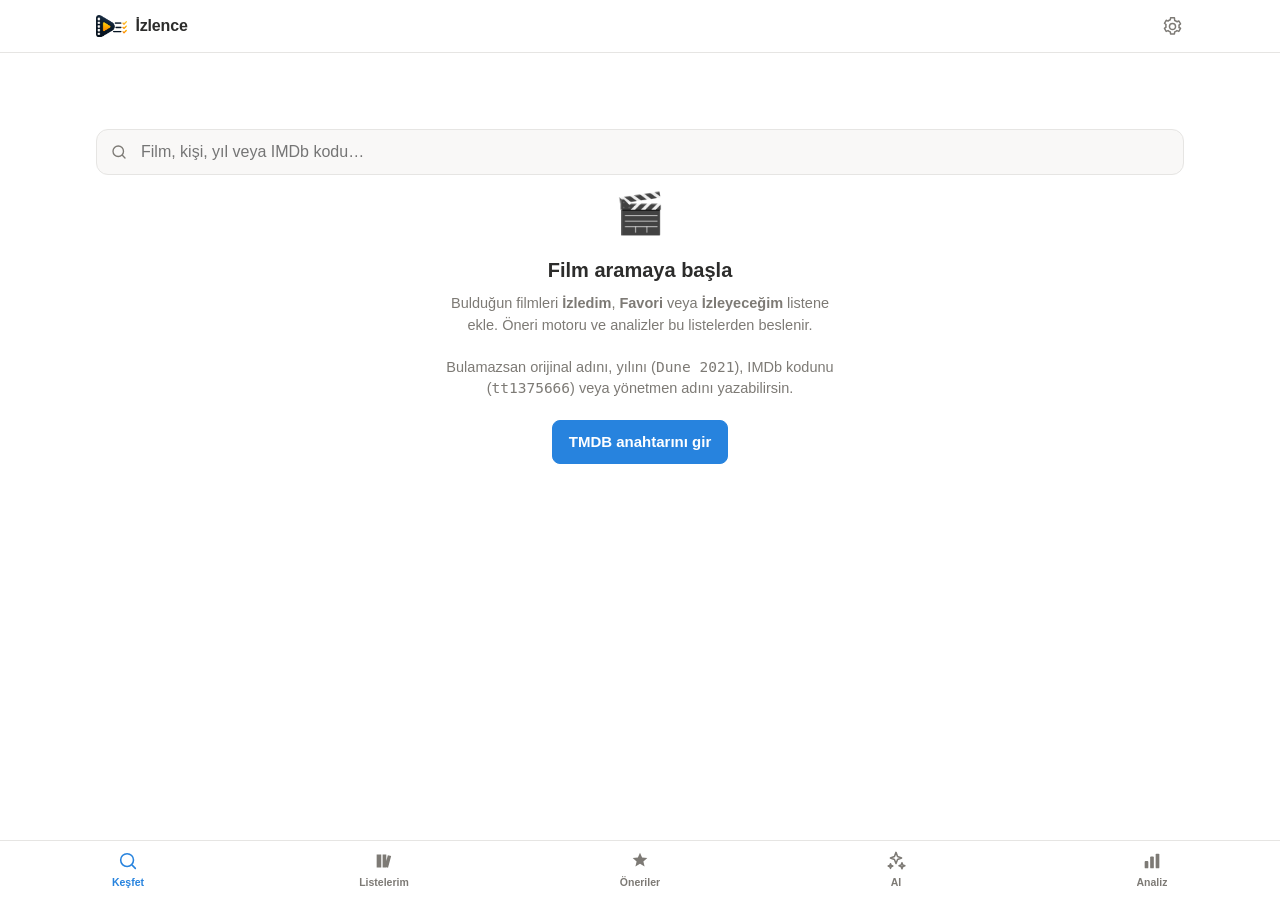
==== index.html @ 7a526dfe "Viewport ölçek kilidini geri al (v1.5.6) maximum-scale=1 ve user-scalable=no iOS ana ekranda alt men" ====
<!DOCTYPE html>
<html lang="tr">
<head>
<meta charset="utf-8" />
<meta name="viewport" content="width=device-width, initial-scale=1" />
<title>İzlence — Film Günlüğü</title>
<meta name="description" content="Film takip, öneri ve analiz uygulaması. TMDB destekli, çevrimdışı çalışan PWA." />
<meta name="theme-color" content="#191919" />
<link rel="manifest" href="manifest.webmanifest" />
<link rel="icon" href="icons/icon-192.png" />
<link rel="apple-touch-icon" href="icons/icon-192.png" />
<meta name="apple-mobile-web-app-capable" content="yes" />
<meta name="apple-mobile-web-app-status-bar-style" content="default" />
<link rel="stylesheet" href="styles.css" />
</head>
<body>

<header class="topbar">
  <div class="topbar-inner">
    <div class="brand">
      <img class="brand-mark" src="icons/mark.png" alt="" width="30" height="21" />
      <span>İzlence</span>
    </div>
    <button id="btn-settings" class="icon-btn" aria-label="Ayarlar" title="Ayarlar">
      <svg viewBox="0 0 24 24" aria-hidden="true"><path d="M12 15.5a3.5 3.5 0 1 0 0-7 3.5 3.5 0 0 0 0 7Z"/><path d="M19.4 13.5a7.6 7.6 0 0 0 0-3l1.8-1.4-2-3.4-2.1.9a7.6 7.6 0 0 0-2.6-1.5L14.2 2H9.8l-.3 2.3a7.6 7.6 0 0 0-2.6 1.5l-2.1-.9-2 3.4 1.8 1.4a7.6 7.6 0 0 0 0 3L2.8 14.2l2 3.4 2.1-.9a7.6 7.6 0 0 0 2.6 1.5l.3 2.3h4.4l.3-2.3a7.6 7.6 0 0 0 2.6-1.5l2.1.9 2-3.4-1.8-1.4Z"/></svg>
    </button>
  </div>
</header>

<div id="update-bar" class="update-bar" hidden>
  <span id="update-text">Yeni sürüm hazır.</span>
  <button id="update-now" class="btn btn-mini">Güncelle</button>
</div>

<main id="main">

  <!-- ============ KEŞFET ============ -->
  <section class="view" id="view-search">
    <div class="search-wrap">
      <div class="search-field">
        <svg class="search-icon" viewBox="0 0 24 24" aria-hidden="true"><circle cx="11" cy="11" r="7"/><path d="m20 20-3.2-3.2"/></svg>
        <input id="q" type="search" placeholder="Film, kişi, yıl veya IMDb kodu…" autocomplete="off" aria-label="Film ara" />
        <button id="q-clear" class="clear-btn" aria-label="Temizle" hidden>&times;</button>
      </div>
    </div>
    <div id="search-status" class="status"></div>
    <div id="search-results" class="grid"></div>
    <div id="search-empty" class="empty">
      <div class="empty-emoji">🎬</div>
      <h2>Film aramaya başla</h2>
      <p>Bulduğun filmleri <b>İzledim</b>, <b>Favori</b> veya <b>İzleyeceğim</b> listene ekle. Öneri motoru ve analizler bu listelerden beslenir.</p>
      <p class="muted">Bulamazsan orijinal adını, yılını (<code>Dune 2021</code>), IMDb kodunu (<code>tt1375666</code>) veya yönetmen adını yazabilirsin.</p>
      <button class="btn btn-primary" data-go="settings">TMDB anahtarını gir</button>
    </div>
  </section>

  <!-- ============ LİSTELERİM ============ -->
  <section class="view" id="view-library" hidden>
    <div class="seg" role="tablist" aria-label="Listeler">
      <button class="seg-btn is-active" data-list="watched" role="tab">İzlediklerim <span class="count" id="c-watched">0</span></button>
      <button class="seg-btn" data-list="favorite" role="tab">Favoriler <span class="count" id="c-favorite">0</span></button>
      <button class="seg-btn" data-list="watchlist" role="tab">İzleyeceklerim <span class="count" id="c-watchlist">0</span></button>
      <button class="seg-btn" data-list="series" role="tab">Serilerim <span class="count" id="c-series">0</span></button>
    </div>
    <div class="toolbar">
      <input id="lib-filter" type="search" class="mini-input" placeholder="Listede ara…" aria-label="Listede ara" />
      <select id="lib-sort" class="mini-input" aria-label="Sırala">
        <option value="added">Eklenme tarihi</option>
        <option value="myRating">Puanım</option>
        <option value="title">İsim (A-Z)</option>
        <option value="year">Yıl</option>
      </select>
    </div>
    <label class="check" id="lib-series-wrap">
      <input type="checkbox" id="lib-series" />
      <span>Sadece bir seriye ait yapımları göster</span>
    </label>
    <div id="ser-tools" hidden>
      <label class="check">
        <input type="checkbox" id="ser-gaps" />
        <span>Sadece <b>izlemediklerimi</b> göster (eksiği olan seriler)</span>
      </label>
      <div class="chip-row">
        <button class="btn btn-mini" id="ser-scan">Serileri tara</button>
        <button class="btn btn-mini" id="ser-rescan">Bakiye tara (hepsi)</button>
      </div>
      <p class="status" id="ser-status"></p>
    </div>
    <div id="library-results" class="grid"></div>
    <div id="library-empty" class="empty">
      <div class="empty-emoji">📚</div>
      <h2>Bu liste henüz boş</h2>
      <p>Keşfet sekmesinden film arayıp ekleyebilirsin.</p>
      <button class="btn btn-primary" data-go="search">Film ara</button>
    </div>
  </section>

  <!-- ============ ÖNERİLER ============ -->
  <section class="view" id="view-recs" hidden>
    <div class="section-head">
      <div>
        <h1>Sana özel öneriler</h1>
        <p class="sub" id="rec-basis">Listelerinden öğrenilen zevk profiline göre sıralandı.</p>
      </div>
      <button id="rec-refresh" class="btn btn-ghost">Yenile</button>
    </div>
    <div id="taste-chips" class="chips"></div>
    <div id="rec-status" class="status"></div>
    <div id="rec-results" class="grid"></div>
    <div id="rec-empty" class="empty">
      <div class="empty-emoji">✨</div>
      <h2>Önce birkaç film ekle</h2>
      <p>En az 3 film eklediğinde öneri motoru anlamlı sonuç üretmeye başlar.</p>
      <button class="btn btn-primary" data-go="search">Film ara</button>
    </div>
  </section>

  <!-- ============ AI ÖNERİLERİ ============ -->
  <section class="view" id="view-ai" hidden>
    <div class="section-head">
      <div>
        <h1>AI önerileri</h1>
        <p class="sub">Google Gemini, zevk profilini ve hafızasını okuyup gerekçeli öneri yapar.</p>
      </div>
    </div>

    <div class="ask">
      <textarea id="ai-prompt" class="input" rows="2" placeholder="İstersen bir istek yaz: “bu akşam kısa ve hafif bir şey”, “Interstellar gibi ama daha yavaş”…"></textarea>
      <button id="ai-run" class="btn btn-primary">✨ Öneri iste</button>
    </div>

    <div id="ai-status" class="status"></div>
    <div id="ai-results" class="ai-list"></div>

    <details id="ai-memory-box" class="card" hidden>
      <summary><b>AI hafızası</b> — uygulamanın senin hakkında öğrendikleri</summary>
      <p id="ai-memory-text" class="muted" style="margin-top:10px"></p>
      <button id="ai-memory-clear" class="btn btn-danger" style="margin-top:12px">Hafızayı sıfırla</button>
    </details>

    <div id="ai-empty" class="empty">
      <div class="empty-emoji">🧠</div>
      <h2>AI önerilerini aç</h2>
      <p>Ücretsiz bir Google AI Studio anahtarı gir, en az 3 film ekle. Gemini zevkini yorumlayıp neden önerdiğini de yazar.</p>
      <button class="btn btn-primary" data-go="settings">Google AI anahtarı ekle</button>
    </div>
  </section>

  <!-- ============ ANALİZ ============ -->
  <section class="view" id="view-stats" hidden>
    <div class="section-head"><div><h1>Analiz</h1><p class="sub">İzleme alışkanlıklarının özeti.</p></div></div>
    <div id="stats-body"></div>
    <div id="stats-empty" class="empty">
      <div class="empty-emoji">📊</div>
      <h2>Analiz için veri yok</h2>
      <p>Birkaç film ekledikten sonra tür, yıl, süre ve puan dağılımların burada belirir.</p>
      <button class="btn btn-primary" data-go="search">Film ara</button>
    </div>
  </section>

  <!-- ============ AYARLAR ============ -->
  <section class="view" id="view-settings" hidden>
    <div class="section-head"><div><h1>Ayarlar</h1><p class="sub">Anahtar ve veri yönetimi.</p></div></div>

    <div class="card">
      <h3>TMDB API anahtarı</h3>
      <p class="muted">themoviedb.org &rarr; Settings &rarr; API bölümünden ücretsiz alınır. Anahtar yalnızca bu cihazda (localStorage) saklanır, hiçbir sunucuya gönderilmez.</p>
      <div class="row">
        <input id="apikey" class="input" type="password" placeholder="v3 API Key veya v4 Read Access Token" autocomplete="off" />
        <button id="apikey-save" class="btn btn-primary">Kaydet</button>
      </div>
      <div id="apikey-status" class="status"></div>
      <details class="guide">
        <summary>TMDB anahtarı nasıl alınır? (formu hazır doldurduk)</summary>
        <ol class="guide-steps">
          <li><a href="https://www.themoviedb.org/signup" target="_blank" rel="noopener">themoviedb.org</a> üzerinden ücretsiz hesap aç ve e-postanı doğrula.</li>
          <li><a href="https://www.themoviedb.org/settings/api/request" target="_blank" rel="noopener">Ayarlar → API → Create</a> sayfasında <b>Developer</b> seçeneğini seç, sözleşmeyi kabul et.</li>
          <li>Açılan formu aşağıdaki değerlerle doldur — her satırı tek dokunuşla kopyalayabilirsin.</li>
          <li>Kaydettikten sonra <b>API Key (v3 auth)</b> değerini kopyalayıp yukarıdaki kutuya yapıştır.</li>
        </ol>
        <div class="copy-row">
          <div class="copy-label">Type of Use <span class="muted">— kişisel / ticari değil</span></div>
          <div class="copy-box">
            <code class="copy-val">Personal</code>
            <button class="btn btn-mini copy-btn" data-copy="Personal">Kopyala</button>
          </div>
        </div>
        <div class="copy-row">
          <div class="copy-label">Application Name</div>
          <div class="copy-box">
            <code class="copy-val">İzlence</code>
            <button class="btn btn-mini copy-btn" data-copy="İzlence">Kopyala</button>
          </div>
        </div>
        <div class="copy-row">
          <div class="copy-label">Application URL</div>
          <div class="copy-box">
            <code class="copy-val">https://izlence.web.app</code>
            <button class="btn btn-mini copy-btn" data-copy="https://izlence.web.app">Kopyala</button>
          </div>
        </div>
        <div class="copy-row">
          <div class="copy-label">Application Summary <span class="muted">— İngilizce istiyor, en az 4 cümle</span></div>
          <div class="copy-box">
            <code class="copy-val">Izlence is a personal movie diary and recommendation web app. Users mark films they have watched, rate them and keep private notes. The app analyses this history by genre, director and decade, then suggests new films to watch. The TMDB API is used only to search titles and display posters, overviews and credits. It is a free, non-commercial hobby project with no advertising, and all user data stays in the browser's local storage.</code>
            <button class="btn btn-mini copy-btn" data-copy="Izlence is a personal movie diary and recommendation web app. Users mark films they have watched, rate them and keep private notes. The app analyses this history by genre, director and decade, then suggests new films to watch. The TMDB API is used only to search titles and display posters, overviews and credits. It is a free, non-commercial hobby project with no advertising, and all user data stays in the browser's local storage.">Kopyala</button>
          </div>
        </div>
        <p class="muted small">Türkçe karşılığı: İzlence, kişisel bir film günlüğü ve öneri uygulamasıdır. Kullanıcı izlediği filmleri işaretler, puanlar ve not alır; uygulama bu geçmişe bakarak tür, yönetmen ve dönem analizleri üretir ve yeni film önerir. TMDB API'si yalnızca film arama, afiş, özet ve kredi bilgilerini göstermek için kullanılır. Ticari kullanım yoktur, reklam gösterilmez ve veriler kullanıcının kendi tarayıcısında saklanır.</p>
        <p class="muted small">Adres/telefon alanları zorunlu görünür; kendi bilgilerini yaz. TMDB bu bilgileri yayınlamaz. Onay genelde anındadır.</p>
      </details>
    </div>

    <div class="card">
      <h3>Google AI (Gemini) anahtarı — isteğe bağlı</h3>
      <p class="muted"><a href="https://aistudio.google.com/app/apikey" target="_blank" rel="noopener">aistudio.google.com</a> &rarr; Get API key. Ücretsiz katman kişisel kullanım için yeterlidir. Anahtar yalnızca bu cihazda saklanır; olmazsa uygulama klasik öneri motoruyla çalışmaya devam eder.</p>
      <div class="row">
        <input id="gkey" class="input" type="password" placeholder="AIza…" autocomplete="off" />
        <button id="gkey-save" class="btn btn-primary">Kaydet</button>
      </div>
      <div class="row">
        <select id="gmodel" class="input" aria-label="Gemini modeli">
          <option value="auto">Otomatik — en güçlü model, hata olursa alta iner</option>
        </select>
      </div>
      <div id="gkey-status" class="status"></div>
    </div>

    <div class="card">
      <h3>Dil ve bölge</h3>
      <div class="row">
        <select id="lang" class="input">
          <option value="tr-TR">Türkçe (tr-TR)</option>
          <option value="en-US">English (en-US)</option>
        </select>
      </div>
    </div>

    <div class="card">
      <h3>İzleme platformlarım</h3>
      <p class="muted">Seçtiğin platformları işaretle; Öneriler sekmesi sadece bunlarda izlenebilen film ve dizileri getirir. Boş bırakırsan filtre uygulanmaz.</p>
      <div id="prov-list" class="prov-grid"></div>
      <div class="row wrap">
        <button id="prov-clear" class="btn btn-mini">Seçimi temizle</button>
      </div>
      <div id="prov-status" class="status"></div>
    </div>

    <div class="card">
      <h3>IMDb puanlarını içe aktar</h3>
      <p class="muted">IMDb → hesabın → <b>Your Ratings</b> → sağ üstteki <b>Export</b> ile inen <code>ratings.csv</code> dosyasını seç. Tüm puanların İzlediklerim listesine taşınır; yüzlerce yapım tek seferde gelir.</p>
      <div class="row wrap">
        <button id="imdb-btn" class="btn btn-primary">ratings.csv seç</button>
        <input id="imdb-csv" type="file" accept=".csv,text/csv" hidden />
      </div>
      <div id="imdb-status" class="status"></div>
      <p class="muted small">TMDB kotasını zorlamamak için satırlar tek tek eşlenir; 500 satır yaklaşık 1 dakika sürer. Sekmeyi açık bırak.</p>
    </div>

    <div class="card">
      <h3>Veri yedekleme</h3>
      <p class="muted">Tüm listelerin, puanların, notların ve dizi ilerlemen tek bir JSON dosyasında.</p>
      <label class="check">
        <input id="export-keys" type="checkbox" />
        <span>Anahtarları da yedeğe ekle <span class="muted">— yeni cihazda tekrar kopyalamana gerek kalmaz</span></span>
      </label>
      <p id="keys-warn" class="status err" hidden>⚠️ Bu dosyada TMDB ve Google AI anahtarların açık metin olarak durur. Sadece kendi cihazların arasında taşı, kimseye gönderme.</p>
      <div class="row wrap">
        <button id="export" class="btn">JSON dışa aktar</button>
        <button id="import-btn" class="btn">JSON içe aktar</button>
        <input id="import" type="file" accept="application/json" hidden />
        <button id="wipe" class="btn btn-danger">Tüm veriyi sil</button>
      </div>
      <div id="data-status" class="status"></div>
    </div>

    <div class="card">
      <h3>Uygulama</h3>
      <div class="kv"><span>Uygulama</span><b>İzlence</b></div>
      <div class="kv"><span>Sürüm</span><b id="app-version">—</b></div>
      <div class="kv"><span>Yapı tarihi</span><b id="app-build">—</b></div>
      <div class="kv"><span>Geliştirici</span><b id="app-dev">kamilsaim</b></div>
      <div class="kv"><span>Adres</span><b><a href="https://izlence.web.app" target="_blank" rel="noopener">izlence.web.app</a></b></div>
      <div class="row wrap">
        <button id="check-update" class="btn btn-mini">Güncellemeleri denetle</button>
      </div>
      <div id="update-status" class="status"></div>
      <p class="muted small">Çevrimdışı destekli PWA · Tüm veriler yalnızca kendi cihazında saklanır. Film ve dizi verileri TMDB API'sinden gelir; bu uygulama TMDB tarafından onaylanmamış, bağımsız bir projedir.</p>
      <button id="install" class="btn btn-primary" hidden>Ana ekrana ekle</button>
    </div>
  </section>
</main>

<nav class="tabbar" role="tablist">
  <button class="tab is-active" data-view="search">
    <svg viewBox="0 0 24 24" aria-hidden="true"><circle cx="11" cy="11" r="7"/><path d="m20 20-3.2-3.2"/></svg><span>Keşfet</span></button>
  <button class="tab" data-view="library">
    <svg viewBox="0 0 24 24" aria-hidden="true"><path d="M4 5h5v14H4zM10.5 5h4v14h-4zM16.2 5.6l3.6 1-3.4 12.8-3.6-1z"/></svg><span>Listelerim</span></button>
  <button class="tab" data-view="recs">
    <svg viewBox="0 0 24 24" aria-hidden="true"><path d="m12 3 2.3 5.2 5.7.5-4.3 3.8 1.3 5.5L12 15.1 7 18l1.3-5.5L4 8.7l5.7-.5z"/></svg><span>Öneriler</span></button>
  <button class="tab" data-view="ai">
    <svg viewBox="0 0 24 24" aria-hidden="true"><path d="M12 2.6 13.7 7l4.4 1.7-4.4 1.7L12 14.8 10.3 10.4 5.9 8.7l4.4-1.7zM18.5 14l.9 2.3 2.3.9-2.3.9-.9 2.3-.9-2.3-2.3-.9 2.3-.9zM6 15l.7 1.8 1.8.7-1.8.7L6 20l-.7-1.8-1.8-.7 1.8-.7z"/></svg><span>AI</span></button>
  <button class="tab" data-view="stats">
    <svg viewBox="0 0 24 24" aria-hidden="true"><rect x="4" y="12" width="4" height="8" rx="1"/><rect x="10" y="7" width="4" height="13" rx="1"/><rect x="16" y="4" width="4" height="16" rx="1"/></svg><span>Analiz</span></button>
</nav>

<!-- Film detay sayfası -->
<div id="sheet" class="sheet" hidden>
  <div class="sheet-backdrop" data-close></div>
  <div class="sheet-panel" role="dialog" aria-modal="true" aria-label="Film detayı">
    <button class="sheet-close" data-close aria-label="Kapat">&times;</button>
    <div id="sheet-body"></div>
  </div>
</div>

<div id="toast" class="toast" hidden></div>

<script src="app.js"></script>
</body>
</html>
---- styles.css ----
:root{
  --canvas:#ffffff; --surface:#f9f8f7; --surface2:#f0efed; --border:#e6e5e3;
  --text:#2c2c2b; --text2:#7d7a75;
  --accent:#2783de; --accent-soft:#e5f2fc;
  --green:#46a171; --green-soft:#e8f1ec;
  --orange:#d5803b; --orange-soft:#fbebde;
  --red:#e56458; --red-soft:#fce9e7;
  --radius:12px; --radius-sm:8px;
  --shadow:0 1px 2px rgba(0,0,0,.05),0 4px 12px rgba(0,0,0,.04);
  --tabbar-h:60px;
}
@media (prefers-color-scheme:dark){
  :root{
    --canvas:#191919; --surface:#202020; --surface2:#383836; --border:rgba(255,255,255,.2);
    --text:#ffffff; --text2:rgba(255,255,255,.65);
    --accent:#5e9fe8; --accent-soft:rgba(94,159,232,.12);
    --green:#72bc8f; --green-soft:rgba(114,188,143,.12);
    --orange:#de9255; --orange-soft:rgba(222,146,85,.12);
    --red:#e97366; --red-soft:rgba(233,115,102,.12);
    --shadow:0 1px 2px rgba(0,0,0,.3);
  }
}
*{box-sizing:border-box}
html,body{margin:0;padding:0;width:100%;max-width:100%;overflow-x:hidden;overscroll-behavior:none}
/* iOS, tasan bir blok gorunce yazilari kendiliginden buyutuyor (text inflation);
   bu da sayfayi daha da genisletip sag tarafi kesiyordu. */
html{height:100%;-webkit-text-size-adjust:100%;text-size-adjust:100%}
/* cift dokunusla yakinlastirmayi kapat, kaydirma ve dokunma tepkisi kalsin */
html,body{touch-action:manipulation}
body{
  background:var(--canvas); color:var(--text);
  font-family:-apple-system,BlinkMacSystemFont,"Segoe UI",Roboto,Helvetica,Arial,sans-serif;
  font-size:16px; line-height:1.5;
  -webkit-font-smoothing:antialiased;
  /* Sabit yukseklikli kabuk: tabbar tarayici adres cubugu acilip kapandikca yer degistirmez */
  height:100vh;                 /* eski tarayicilar */
  height:-webkit-fill-available; /* iOS Safari */
  height:100dvh;                /* guncel tarayicilar, en son yazilan kazanir */
  display:flex; flex-direction:column; overflow:hidden;
}
/* min-height:0 sart: olmazsa iOS'ta kaydirma alani icerige gore buyur,
   tasma olusur ve alt menu ekranin altina yaslanmaz. */
#main{flex:1 1 auto;min-height:0;width:100%;overflow-y:auto;overflow-x:hidden;-webkit-overflow-scrolling:touch;overscroll-behavior-y:contain;padding-bottom:16px}
h1{font-size:24px;line-height:1.25;margin:0}
h2{font-size:20px;margin:0 0 8px}
h3{font-size:17px;margin:0 0 6px}
p{margin:0}
button,input,select{font:inherit;color:inherit}
.muted{color:var(--text2);font-size:14px}
.sub{color:var(--text2);font-size:14px;margin-top:2px}

/* ---------- top bar ---------- */
.topbar{flex:0 0 auto;position:sticky;top:0;z-index:40;background:color-mix(in srgb,var(--canvas) 88%,transparent);backdrop-filter:saturate(180%) blur(12px);border-bottom:1px solid var(--border);padding-top:env(safe-area-inset-top)}
.topbar-inner{max-width:1120px;margin:0 auto;height:52px;display:flex;align-items:center;justify-content:space-between;padding:0 16px}
.brand{display:flex;align-items:center;gap:8px;font-weight:650;letter-spacing:-.01em}
.brand-mark{width:auto;height:22px;display:block}
.icon-btn{width:44px;height:44px;display:grid;place-items:center;background:none;border:0;border-radius:var(--radius-sm);cursor:pointer;margin-right:-10px}
.icon-btn svg{width:21px;height:21px;fill:none;stroke:var(--text2);stroke-width:1.7;stroke-linecap:round;stroke-linejoin:round}
.icon-btn:hover{background:var(--surface2)}

main{max-width:1120px;margin:0 auto;padding:16px 16px 32px}
.view{max-width:100%}

/* ---------- search ---------- */
.search-wrap{position:sticky;top:calc(52px + env(safe-area-inset-top));z-index:30;background:var(--canvas);padding:8px 0 12px;margin-top:-8px}
.search-field{position:relative;display:flex;align-items:center}
.search-icon{position:absolute;left:14px;width:18px;height:18px;fill:none;stroke:var(--text2);stroke-width:1.8;stroke-linecap:round}
#q{width:100%;height:46px;padding:0 44px;border-radius:var(--radius);border:1px solid var(--border);background:var(--surface);outline:none}
#q:focus{border-color:var(--accent);box-shadow:0 0 0 3px var(--accent-soft)}
.clear-btn{position:absolute;right:6px;width:36px;height:36px;border:0;background:none;border-radius:50%;font-size:22px;line-height:1;color:var(--text2);cursor:pointer}

/* ---------- grid / cards ---------- */
.grid{display:grid;grid-template-columns:repeat(auto-fill,minmax(150px,1fr));gap:16px}
@media (max-width:420px){.grid{grid-template-columns:repeat(2,1fr);gap:12px}}
.card-movie{display:flex;flex-direction:column;gap:8px;text-align:left}
.card-movie .poster{cursor:pointer}
.card-movie .card-text{cursor:pointer}
.poster:focus-visible{outline:2px solid var(--accent);outline-offset:2px}
/* afiş üzeri hızlı ekleme */
.quick{position:absolute;left:6px;right:6px;bottom:6px;display:flex;gap:6px;justify-content:center}
.quick-btn{flex:1;height:34px;min-width:0;display:grid;place-items:center;border:0;border-radius:8px;background:rgba(0,0,0,.62);backdrop-filter:blur(6px);cursor:pointer;padding:0}
.quick-btn svg{width:17px;height:17px;fill:none;stroke:#fff;stroke-width:2;stroke-linecap:round;stroke-linejoin:round}
.quick-btn.fav svg{fill:none}
.quick-btn:hover{background:rgba(0,0,0,.8)}
.quick-btn.is-on.fav{background:var(--red)}
.quick-btn.is-on.fav svg{fill:#fff;stroke:#fff}
.quick-btn.is-on.seen{background:var(--green)}
.quick-btn.is-on.plan{background:var(--accent)}
.quick-btn.is-on.plan svg{transform:rotate(45deg)}
.badge.score{bottom:46px}
/* arama ipuçları */
.tips{border:1px solid var(--border);background:var(--surface);border-radius:var(--radius);padding:16px;margin-top:8px}
.tips h3{font-size:15px;margin:0 0 8px}
.tips ul{margin:0;padding-left:18px;color:var(--text2);font-size:14px;line-height:1.7}
.tips code{background:var(--surface2);padding:1px 5px;border-radius:5px;font-size:12.5px}
.chip-row{display:flex;gap:8px;flex-wrap:wrap;margin:8px 0 4px}
.chip{border:1px solid var(--border);background:var(--surface);border-radius:999px;padding:7px 13px;font-size:13.5px;cursor:pointer;min-height:36px}
.chip:hover{background:var(--surface2)}
.poster{position:relative;aspect-ratio:2/3;border-radius:var(--radius);overflow:hidden;background:var(--surface2);border:1px solid var(--border)}
.poster img{width:100%;height:100%;object-fit:cover;display:block}
.poster-fallback{width:100%;height:100%;display:grid;place-items:center;font-size:28px;color:var(--text2)}
.badges{position:absolute;top:6px;left:6px;display:flex;gap:4px;flex-wrap:wrap}
.badge{font-size:11px;font-weight:600;padding:3px 7px;border-radius:999px;background:rgba(0,0,0,.72);color:#fff;backdrop-filter:blur(4px)}
.badge.fav{background:rgba(229,100,88,.92)}
.badge.seen{background:rgba(70,161,113,.92)}
.badge.list{background:rgba(39,131,222,.92)}
.badge.score{position:absolute;bottom:6px;right:6px;background:rgba(0,0,0,.72)}
.card-title{font-size:14px;font-weight:600;line-height:1.3;display:-webkit-box;-webkit-line-clamp:2;-webkit-box-orient:vertical;overflow:hidden}
.card-meta{font-size:12.5px;color:var(--text2)}

/* ---------- buttons ---------- */
.btn{min-height:44px;padding:0 16px;border-radius:var(--radius-sm);border:1px solid var(--border);background:var(--surface);font-size:15px;font-weight:550;cursor:pointer;display:inline-flex;align-items:center;justify-content:center;gap:8px}
.btn:hover{background:var(--surface2)}
.btn-primary{background:var(--accent);border-color:var(--accent);color:#fff}
.btn-primary:hover{filter:brightness(1.06);background:var(--accent)}
.btn-ghost{background:transparent}
.btn-danger{color:var(--red);border-color:var(--red)}
.btn-danger:hover{background:var(--red-soft)}
.btn.is-on{background:var(--accent-soft);border-color:var(--accent);color:var(--accent)}

/* ---------- segmented + toolbar ---------- */
.seg{display:flex;gap:6px;background:var(--surface);border:1px solid var(--border);border-radius:var(--radius);padding:4px;overflow-x:auto;-webkit-overflow-scrolling:touch}
.seg-btn{flex:1;white-space:nowrap;min-height:38px;padding:0 12px;border:0;border-radius:var(--radius-sm);background:none;font-size:14px;font-weight:550;color:var(--text2);cursor:pointer;display:flex;align-items:center;justify-content:center;gap:6px}
.seg-btn.is-active{background:var(--canvas);color:var(--text);box-shadow:var(--shadow)}
.count{font-size:11px;font-weight:700;background:var(--surface2);border-radius:999px;padding:1px 6px}
.seg-btn.is-active .count{background:var(--accent-soft);color:var(--accent)}
.toolbar{display:flex;gap:8px;margin:12px 0 16px}
.mini-input{flex:1;min-height:40px;padding:0 12px;border-radius:var(--radius-sm);border:1px solid var(--border);background:var(--surface);outline:none}
#lib-sort{flex:0 0 auto;max-width:45%}

.section-head{display:flex;align-items:flex-start;justify-content:space-between;gap:16px;margin-bottom:16px}

/* ---------- chips ---------- */
.chips{display:flex;flex-wrap:wrap;gap:8px;margin-bottom:16px}
.chip{font-size:13px;font-weight:550;padding:6px 12px;border-radius:999px;background:var(--accent-soft);color:var(--accent);border:1px solid transparent}
.chip.n{background:var(--surface);color:var(--text2);border-color:var(--border)}

/* ---------- cards / stats ---------- */
.card{background:var(--surface);border:1px solid var(--border);border-radius:var(--radius);padding:16px;margin-bottom:16px}
.row{display:flex;gap:8px;margin-top:12px;align-items:center}
.row.wrap{flex-wrap:wrap}
.input{flex:1;min-width:0;min-height:44px;padding:0 12px;border-radius:var(--radius-sm);border:1px solid var(--border);background:var(--canvas);outline:none}
.input:focus{border-color:var(--accent);box-shadow:0 0 0 3px var(--accent-soft)}
.status{font-size:14px;color:var(--text2);margin:8px 0}
.status.ok{color:var(--green)}
.status.err{color:var(--red)}

.kpis{display:grid;grid-template-columns:repeat(auto-fit,minmax(140px,1fr));gap:12px;margin-bottom:16px}
.kpi{background:var(--surface);border:1px solid var(--border);border-radius:var(--radius);padding:14px}
.kpi-val{font-size:26px;font-weight:650;letter-spacing:-.02em;line-height:1.15}
.kpi-lab{font-size:13px;color:var(--text2);margin-top:2px}

.bars{display:flex;flex-direction:column;gap:10px;margin-top:14px}
.bar-row{display:grid;grid-template-columns:110px 1fr 42px;align-items:center;gap:10px;font-size:13.5px}
.bar-track{height:10px;border-radius:999px;background:var(--surface2);overflow:hidden}
.bar-fill{height:100%;border-radius:999px;background:var(--accent)}
.bar-num{text-align:right;color:var(--text2);font-variant-numeric:tabular-nums}
@media (max-width:420px){.bar-row{grid-template-columns:88px 1fr 36px;font-size:12.5px}}

.spark{display:flex;align-items:flex-end;gap:4px;height:110px;margin-top:14px}
.spark-col{flex:1;display:flex;flex-direction:column;justify-content:flex-end;align-items:center;gap:6px;min-width:0}
.spark-bar{width:100%;background:var(--accent);border-radius:4px 4px 0 0;min-height:3px}
.spark-lab{font-size:10.5px;color:var(--text2);white-space:nowrap}

/* ---------- empty ---------- */
.empty{text-align:center;padding:48px 16px;max-width:420px;margin:0 auto}
.empty-emoji{font-size:40px;margin-bottom:12px}
.empty p{color:var(--text2);font-size:14.5px;margin:8px 0 20px}

/* ---------- guncelleme banti ---------- */
.update-bar{flex:0 0 auto;display:flex;align-items:center;justify-content:space-between;gap:12px;padding:10px 16px;background:var(--accent-soft);border-bottom:1px solid var(--border);font-size:14px;font-weight:550}
.update-bar[hidden]{display:none !important}

/* ---------- tabbar ---------- */
.tabbar{flex:0 0 auto;margin-top:auto;z-index:50;height:calc(var(--tabbar-h) + env(safe-area-inset-bottom));padding-bottom:env(safe-area-inset-bottom);display:flex;background:color-mix(in srgb,var(--canvas) 92%,transparent);backdrop-filter:saturate(180%) blur(12px);border-top:1px solid var(--border)}
.tab{flex:1;min-height:44px;border:0;background:none;display:flex;flex-direction:column;align-items:center;justify-content:center;gap:3px;color:var(--text2);font-size:11px;font-weight:550;cursor:pointer}
.tab svg{width:22px;height:22px;fill:none;stroke:currentColor;stroke-width:1.7;stroke-linecap:round;stroke-linejoin:round}
.tab[data-view="library"] svg,.tab[data-view="stats"] svg,.tab[data-view="recs"] svg{fill:currentColor;stroke:none}
.tab.is-active{color:var(--accent)}

/* ---------- sheet ---------- */
.sheet{position:fixed;inset:0;z-index:60;display:flex;align-items:flex-end;justify-content:center}
.sheet[hidden]{display:none}
.view[hidden],.empty[hidden],[hidden]{display:none !important}
.sheet-backdrop{position:absolute;inset:0;background:rgba(0,0,0,.45);backdrop-filter:blur(2px)}
.sheet-panel{position:relative;width:100%;max-width:680px;max-height:92vh;overflow-y:auto;background:var(--canvas);border-radius:16px 16px 0 0;border:1px solid var(--border);border-bottom:0;padding:0 0 32px;animation:up .22s ease}
@media (min-width:700px){.sheet{align-items:center}.sheet-panel{border-radius:16px;border-bottom:1px solid var(--border);max-height:88vh}}
@keyframes up{from{transform:translateY(24px);opacity:.6}to{transform:none;opacity:1}}
@media (prefers-reduced-motion:reduce){.sheet-panel{animation:none}}
.sheet-close{position:absolute;top:10px;right:10px;z-index:2;width:36px;height:36px;border-radius:50%;border:0;background:rgba(0,0,0,.5);color:#fff;font-size:22px;line-height:1;cursor:pointer}
.hero{position:relative;aspect-ratio:16/9;background:var(--surface2);overflow:hidden}
.hero img{width:100%;height:100%;object-fit:cover;display:block}
.hero::after{content:"";position:absolute;inset:0;background:linear-gradient(to top,var(--canvas) 2%,transparent 60%)}
.sheet-inner{padding:0 20px;margin-top:-28px;position:relative;z-index:1}
.sheet-title{font-size:22px;font-weight:650;letter-spacing:-.02em;line-height:1.2}
.sheet-meta{color:var(--text2);font-size:14px;margin-top:4px}
.overview{font-size:14.5px;color:var(--text2);margin-top:14px}
.actions{display:grid;grid-template-columns:repeat(3,1fr);gap:8px;margin-top:18px}
.actions .btn{padding:0 6px;font-size:13.5px;flex-direction:column;gap:2px;min-height:56px}
.rate{display:flex;flex-wrap:wrap;gap:6px;margin-top:10px}
.star{width:30px;height:34px;border:1px solid var(--border);background:var(--surface);border-radius:6px;font-size:13px;font-weight:600;color:var(--text2);cursor:pointer;padding:0}
.star.on{background:var(--orange-soft);border-color:var(--orange);color:var(--orange)}
textarea.input{min-height:76px;padding:10px 12px;resize:vertical;width:100%;font-family:inherit}
.field-label{font-size:13px;font-weight:600;color:var(--text2);margin-top:18px;display:block}

.toast{position:fixed;left:50%;transform:translateX(-50%);bottom:calc(var(--tabbar-h) + env(safe-area-inset-bottom) + 16px);z-index:80;background:var(--text);color:var(--canvas);font-size:14px;font-weight:550;padding:10px 16px;border-radius:999px;box-shadow:var(--shadow)}

/* ---------- AI önerileri ---------- */
.ask{display:flex;flex-direction:column;gap:8px;margin-bottom:16px}
.ask textarea{width:100%;resize:vertical;padding:10px 12px;font-family:inherit;min-height:56px}
.ask .btn{align-self:flex-start}
@media (min-width:560px){.ask{flex-direction:row;align-items:flex-start}.ask .btn{flex:0 0 auto;min-height:56px}}

.ai-list{display:flex;flex-direction:column;gap:12px}
.ai-card{display:grid;grid-template-columns:78px 1fr;gap:14px;width:100%;text-align:left;padding:12px;background:var(--surface);border:1px solid var(--border);border-radius:var(--radius);cursor:pointer}
.ai-card:hover{background:var(--surface2)}
.ai-poster{aspect-ratio:2/3;border-radius:var(--radius-sm);overflow:hidden;background:var(--surface2);border:1px solid var(--border)}
.ai-poster img{width:100%;height:100%;object-fit:cover;display:block}
.ai-poster .poster-fallback{font-size:20px}
.ai-body{min-width:0;display:flex;flex-direction:column;gap:4px}
.ai-name{font-size:15.5px;font-weight:650;line-height:1.25}
.ai-sub{font-size:12.5px;color:var(--text2)}
.ai-why{font-size:13.5px;color:var(--text);margin-top:4px}
.ai-tag{align-self:flex-start;margin-top:6px;font-size:11.5px;font-weight:600;padding:3px 8px;border-radius:999px;background:var(--accent-soft);color:var(--accent)}
.ai-tag.warn{background:var(--orange-soft);color:var(--orange)}

#ai-memory-box summary{cursor:pointer;font-size:14.5px}
#ai-memory-box[open]{padding-bottom:16px}

/* 5 sekmeli tabbar */
.tab{font-size:10.5px;padding:0 2px}
.tab span{white-space:nowrap;overflow:hidden;text-overflow:ellipsis;max-width:100%}
@media (max-width:360px){.tab svg{width:20px;height:20px}}

/* ---------- kurulum rehberi ---------- */
.guide{margin-top:12px;border-top:1px solid var(--border);padding-top:12px}
.guide summary{cursor:pointer;font-weight:600;font-size:14.5px;min-height:32px;display:flex;align-items:center;color:var(--accent)}
.guide-steps{margin:10px 0 14px;padding-left:20px;color:var(--text2);font-size:14px;line-height:1.75}
.copy-row{margin-bottom:10px}
.copy-label{font-size:12.5px;font-weight:600;margin-bottom:4px}
.copy-label .muted{font-weight:400}
.copy-box{display:flex;gap:8px;align-items:flex-start}
.copy-val{flex:1;min-width:0;background:var(--surface2);border-radius:8px;padding:8px 10px;font-size:12.5px;line-height:1.5;max-height:88px;overflow:auto;word-break:break-word}
.btn-mini{min-height:34px;padding:0 12px;font-size:13px;flex:0 0 auto}
.small{font-size:12.5px;line-height:1.6}

/* surum bilgisi satirlari */
.kv{display:flex;align-items:center;justify-content:space-between;gap:12px;padding:9px 0;border-bottom:1px solid var(--border);font-size:14px}
.kv:last-of-type{border-bottom:0}
.kv span{color:var(--text2)}
.kv b{font-weight:600}

/* platform secimi */
.prov-grid{display:flex;flex-wrap:wrap;gap:8px;margin:4px 0 10px}
#prov-rest{display:flex;flex-wrap:wrap;gap:8px;width:100%}
#prov-more{width:100%}
.toggle-chip{min-height:36px;padding:0 12px;border:1px solid var(--border);border-radius:999px;background:var(--surface);color:var(--text);font-size:13px;font-weight:500}
.toggle-chip.is-on{border-color:var(--accent);background:color-mix(in srgb,var(--accent) 16%,transparent);color:var(--accent)}

/* dizi ilerlemesi */
.badge.prog{background:rgba(70,161,113,.92)}
.prog-row{display:flex;align-items:center;flex-wrap:wrap;gap:8px;margin-bottom:6px}
.prog-lab{font-size:13px;color:var(--text2)}
.prog-in{width:76px;text-align:center}

/* yil ozeti */
.wrap-list{margin:10px 0 0;padding-left:18px;font-size:14px;line-height:1.7}
.wrap-list li{margin-bottom:2px}

/* onay kutusu */
.check{display:flex;align-items:flex-start;gap:10px;margin:2px 0 10px;font-size:14px;line-height:1.5;cursor:pointer}
.check input{width:20px;height:20px;margin:1px 0 0;accent-color:var(--accent);flex:0 0 auto}

/* seri serisi — yatay kayan şerit */
.ser-row{display:flex;gap:10px;overflow-x:auto;-webkit-overflow-scrolling:touch;scroll-snap-type:x mandatory;padding:2px 0 8px;margin:0 0 4px}
.ser-row::-webkit-scrollbar{height:0}
.ser-row .card-movie{flex:0 0 122px;scroll-snap-align:start}
.ser-row .card-title{font-size:13px}

/* Serilerim görünümü */
.grid.is-series{display:block}
.ser-group{margin:0 0 18px}
.ser-head{display:flex;align-items:baseline;justify-content:space-between;gap:8px;margin:0 0 4px}
.ser-name{font-weight:600;font-size:15px}
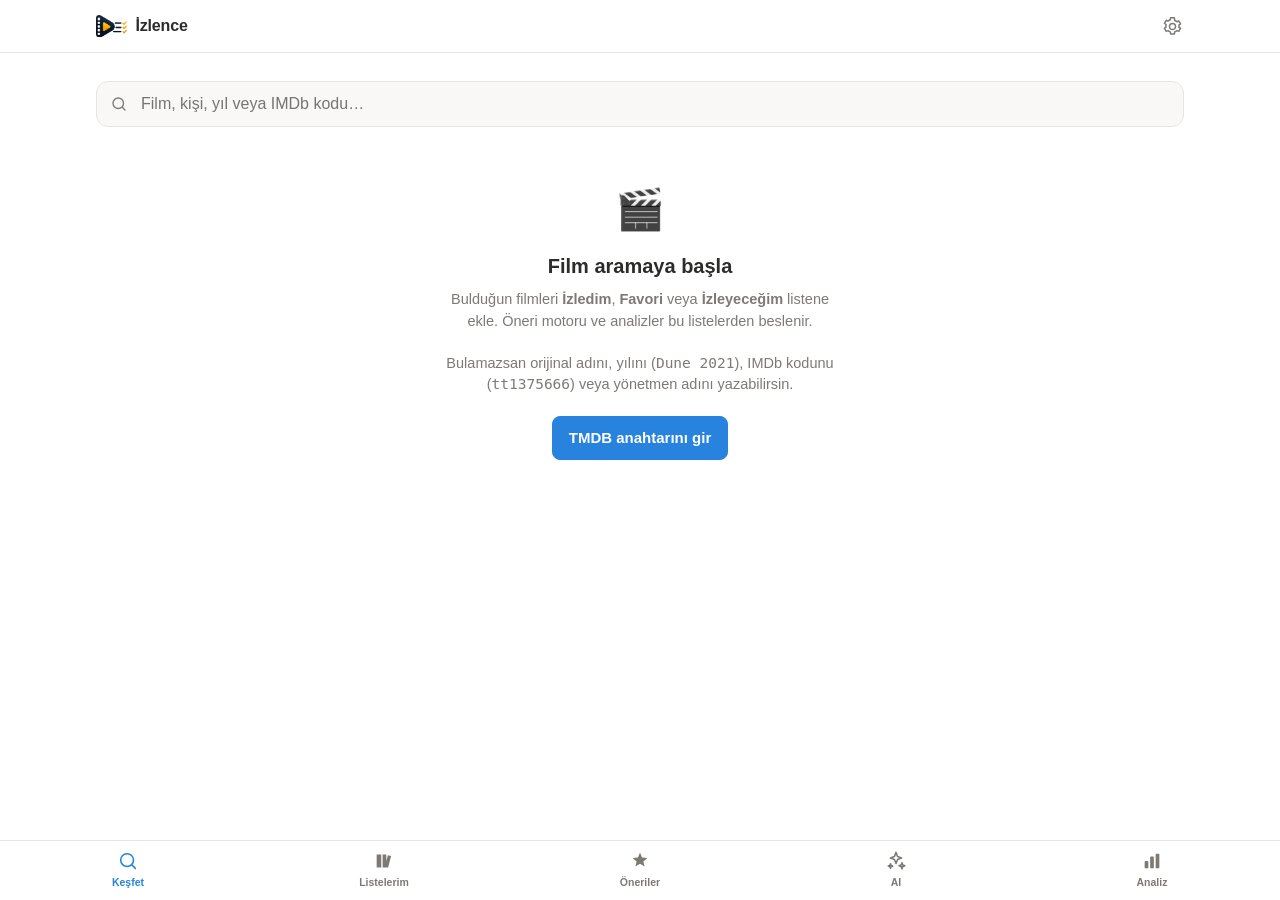
==== commit df718f37: "Anahtar eklenince "anahtar ekle" çağrılarını gizle (v1.6.2) Keşfet ve AI boş ekranlarındaki düğmeler" ====
--- a/index.html
+++ b/index.html
@@ -50,7 +50,7 @@
       <h2>Film aramaya başla</h2>
       <p>Bulduğun filmleri <b>İzledim</b>, <b>Favori</b> veya <b>İzleyeceğim</b> listene ekle. Öneri motoru ve analizler bu listelerden beslenir.</p>
       <p class="muted">Bulamazsan orijinal adını, yılını (<code>Dune 2021</code>), IMDb kodunu (<code>tt1375666</code>) veya yönetmen adını yazabilirsin.</p>
-      <button class="btn btn-primary" data-go="settings">TMDB anahtarını gir</button>
+      <button id="search-key-cta" class="btn btn-primary" data-go="settings">TMDB anahtarını gir</button>
     </div>
   </section>
 
@@ -141,8 +141,8 @@
     <div id="ai-empty" class="empty">
       <div class="empty-emoji">🧠</div>
       <h2>AI önerilerini aç</h2>
-      <p>Ücretsiz bir Google AI Studio anahtarı gir, en az 3 film ekle. Gemini zevkini yorumlayıp neden önerdiğini de yazar.</p>
-      <button class="btn btn-primary" data-go="settings">Google AI anahtarı ekle</button>
+      <p id="ai-empty-text">Ücretsiz bir Google AI Studio anahtarı gir, en az 3 film ekle. Gemini zevkini yorumlayıp neden önerdiğini de yazar.</p>
+      <button id="ai-key-cta" class="btn btn-primary" data-go="settings">Google AI anahtarı ekle</button>
     </div>
   </section>
 
@@ -272,6 +272,7 @@
         <button id="wipe" class="btn btn-danger">Tüm veriyi sil</button>
       </div>
       <div id="data-status" class="status"></div>
+      <div id="backup-status" class="status"></div>
     </div>
 
     <div class="card">
--- a/styles.css
+++ b/styles.css
@@ -62,7 +62,9 @@
 .view{max-width:100%}
 
 /* ---------- search ---------- */
-.search-wrap{position:sticky;top:calc(52px + env(safe-area-inset-top));z-index:30;background:var(--canvas);padding:8px 0 12px;margin-top:-8px}
+/* Ust cubuk artik kaydirma alaninin disinda; sabitleme ofseti 0 olmali,
+   52px kalinca arama kutusunun ustunde sonuclar gorunuyordu. */
+.search-wrap{position:sticky;top:0;z-index:30;background:var(--canvas);padding:12px 0;margin-top:-16px}
 .search-field{position:relative;display:flex;align-items:center}
 .search-icon{position:absolute;left:14px;width:18px;height:18px;fill:none;stroke:var(--text2);stroke-width:1.8;stroke-linecap:round}
 #q{width:100%;height:46px;padding:0 44px;border-radius:var(--radius);border:1px solid var(--border);background:var(--surface);outline:none}
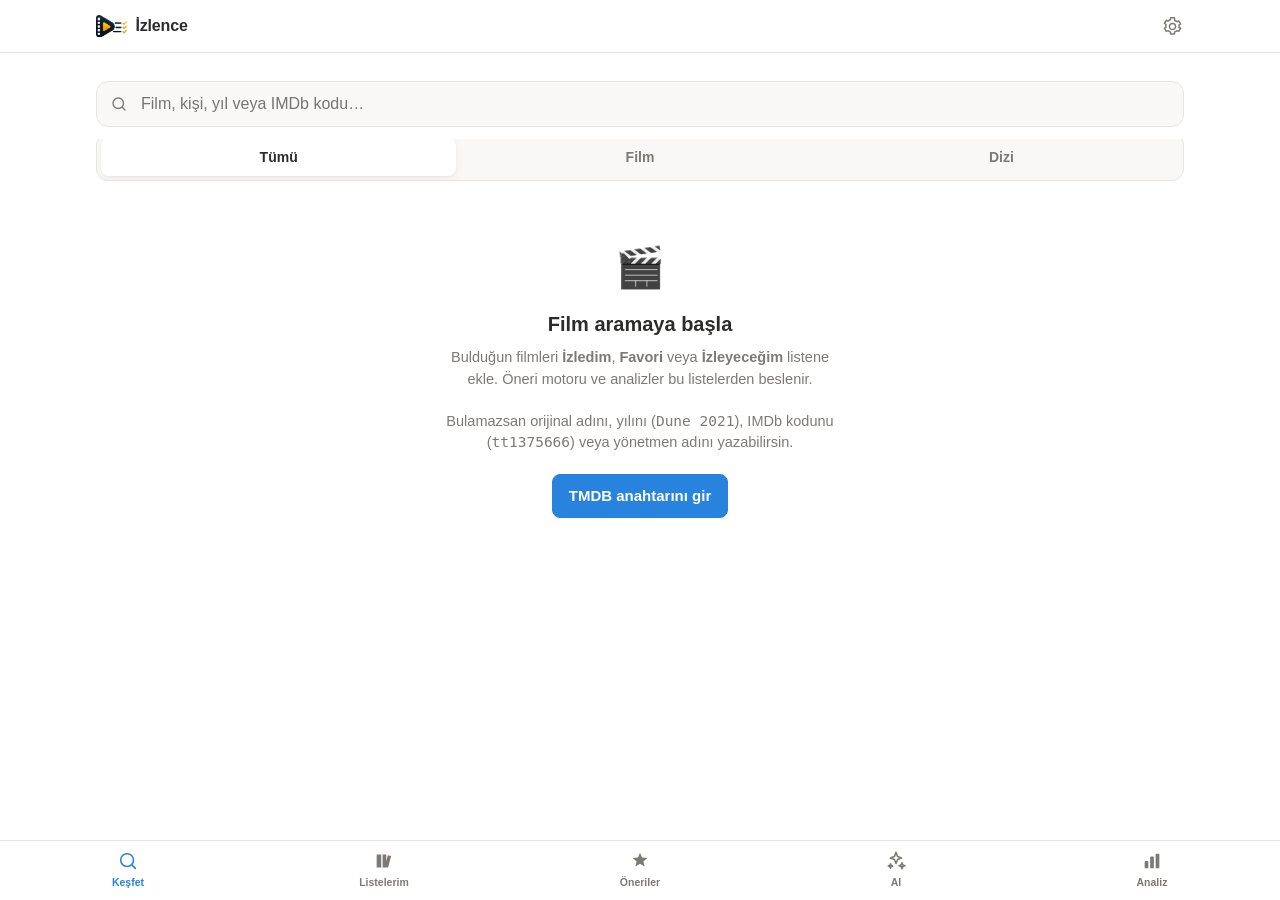
==== commit 0a299a33: "v1.8.0: Keşfet'te Film/Dizi süzgeci, önerilerde "artık önerme" düğmesi - Arama kutusunun altına Tümü" ====
--- a/index.html
+++ b/index.html
@@ -43,8 +43,16 @@
         <button id="q-clear" class="clear-btn" aria-label="Temizle" hidden>&times;</button>
       </div>
     </div>
+    <div class="seg seg-type" role="tablist" aria-label="Yapım türü">
+      <button class="seg-btn is-active" data-stype="" role="tab" type="button">Tümü</button>
+      <button class="seg-btn" data-stype="movie" role="tab" type="button">Film</button>
+      <button class="seg-btn" data-stype="tv" role="tab" type="button">Dizi</button>
+    </div>
     <div id="search-status" class="status"></div>
     <div id="search-results" class="grid"></div>
+    <div id="search-more-wrap" class="more-wrap" hidden>
+      <button id="search-more" class="btn" type="button">Daha fazla göster</button>
+    </div>
     <div id="search-empty" class="empty">
       <div class="empty-emoji">🎬</div>
       <h2>Film aramaya başla</h2>
@@ -106,6 +114,7 @@
     </div>
     <div id="taste-chips" class="chips"></div>
     <div id="rec-status" class="status"></div>
+    <div id="rec-dismissed" class="status" hidden></div>
     <div id="rec-results" class="grid"></div>
     <div id="rec-empty" class="empty">
       <div class="empty-emoji">✨</div>
@@ -200,13 +209,14 @@
           </div>
         </div>
         <div class="copy-row">
-          <div class="copy-label">Application Summary <span class="muted">— İngilizce istiyor, en az 4 cümle</span></div>
+          <div class="copy-label">Application Summary <span class="muted">— İngilizce ve ayrıntılı olmalı, tamamını yapıştır</span></div>
           <div class="copy-box">
-            <code class="copy-val">Izlence is a personal movie diary and recommendation web app. Users mark films they have watched, rate them and keep private notes. The app analyses this history by genre, director and decade, then suggests new films to watch. The TMDB API is used only to search titles and display posters, overviews and credits. It is a free, non-commercial hobby project with no advertising, and all user data stays in the browser's local storage.</code>
-            <button class="btn btn-mini copy-btn" data-copy="Izlence is a personal movie diary and recommendation web app. Users mark films they have watched, rate them and keep private notes. The app analyses this history by genre, director and decade, then suggests new films to watch. The TMDB API is used only to search titles and display posters, overviews and credits. It is a free, non-commercial hobby project with no advertising, and all user data stays in the browser's local storage.">Kopyala</button>
+            <code class="copy-val">Izlence is a free personal movie and TV diary that runs entirely in the user's browser. Each user enters their own TMDB API key, so every request is made by the user's own account from their own device. I plan to use the API as follows. The search and find endpoints look up titles, people and IMDb ids that the user types. The movie and TV detail endpoints, with credits and external ids appended, fill in the poster, overview, runtime, genres, cast and crew of a title the user saves to their watched, favourite or watchlist collections. The similar and discover endpoints build recommendations from the genres, directors and decades the user already likes, and the watch providers endpoints let the user limit those recommendations to the streaming services they subscribe to. The genre list endpoint is fetched once and cached locally so genre names can be displayed. Posters and backdrops are shown through the standard TMDB image CDN, and every title links back to its TMDB page. Request volume is very low, a handful of calls per user session, and results are cached in the browser to avoid repeat calls. There is no server, no user account, no database and no advertising. All personal data stays in the browser's local storage. The project is a non-commercial hobby app published at https://izlence.web.app with the source code openly available.</code>
+            <button class="btn btn-mini copy-btn" data-copy="Izlence is a free personal movie and TV diary that runs entirely in the user's browser. Each user enters their own TMDB API key, so every request is made by the user's own account from their own device. I plan to use the API as follows. The search and find endpoints look up titles, people and IMDb ids that the user types. The movie and TV detail endpoints, with credits and external ids appended, fill in the poster, overview, runtime, genres, cast and crew of a title the user saves to their watched, favourite or watchlist collections. The similar and discover endpoints build recommendations from the genres, directors and decades the user already likes, and the watch providers endpoints let the user limit those recommendations to the streaming services they subscribe to. The genre list endpoint is fetched once and cached locally so genre names can be displayed. Posters and backdrops are shown through the standard TMDB image CDN, and every title links back to its TMDB page. Request volume is very low, a handful of calls per user session, and results are cached in the browser to avoid repeat calls. There is no server, no user account, no database and no advertising. All personal data stays in the browser's local storage. The project is a non-commercial hobby app published at https://izlence.web.app with the source code openly available.">Kopyala</button>
           </div>
         </div>
-        <p class="muted small">Türkçe karşılığı: İzlence, kişisel bir film günlüğü ve öneri uygulamasıdır. Kullanıcı izlediği filmleri işaretler, puanlar ve not alır; uygulama bu geçmişe bakarak tür, yönetmen ve dönem analizleri üretir ve yeni film önerir. TMDB API'si yalnızca film arama, afiş, özet ve kredi bilgilerini göstermek için kullanılır. Ticari kullanım yoktur, reklam gösterilmez ve veriler kullanıcının kendi tarayıcısında saklanır.</p>
+        <p class="muted small">Türkçe karşılığı: İzlence tamamen tarayıcıda çalışan, ücretsiz bir film ve dizi günlüğüdür. Her kullanıcı kendi TMDB anahtarını girer, istekler kendi cihazından gider. Arama uç noktaları kullanıcının yazdığı film, kişi ve IMDb kodunu bulur. Detay uç noktaları kaydedilen yapımın afişini, özetini, süresini, türlerini ve ekibini getirir. Benzer film ve keşif uç noktaları öneri üretir, izleme platformu uç noktaları önerileri kullanıcının abone olduğu servislerle sınırlar. Tür listesi bir kez çekilip yerelde saklanır. Afişler TMDB görsel sunucusundan gösterilir ve her yapım TMDB sayfasına bağlanır. İstek sayısı çok düşüktür, sunucu, hesap, veritabanı ve reklam yoktur.</p>
+        <p class="muted small"><b>“Application summary please elaborate on how you plan to use our API”</b> hatası alırsan özet alanı ya boş kalmıştır ya da çok kısadır. TMDB burada hangi uç noktaları ne için kullanacağını görmek ister. Yukarıdaki metnin tamamını kopyalayıp yapıştır, kısaltma.</p>
         <p class="muted small">Adres/telefon alanları zorunlu görünür; kendi bilgilerini yaz. TMDB bu bilgileri yayınlamaz. Onay genelde anındadır.</p>
       </details>
     </div>
@@ -282,6 +292,7 @@
       <div class="kv"><span>Yapı tarihi</span><b id="app-build">—</b></div>
       <div class="kv"><span>Geliştirici</span><b id="app-dev">kamilsaim</b></div>
       <div class="kv"><span>Adres</span><b><a href="https://izlence.web.app" target="_blank" rel="noopener">izlence.web.app</a></b></div>
+      <div class="kv"><span>Gizlilik</span><b><a href="gizlilik.html" target="_blank" rel="noopener">Gizlilik politikası</a></b></div>
       <div class="row wrap">
         <button id="check-update" class="btn btn-mini">Güncellemeleri denetle</button>
       </div>
--- a/styles.css
+++ b/styles.css
@@ -90,6 +90,17 @@
 .quick-btn.is-on.plan{background:var(--accent)}
 .quick-btn.is-on.plan svg{transform:rotate(45deg)}
 .badge.score{bottom:46px}
+/* öneri kartı: "artık önerme" düğmesi yalnızca Öneriler ızgarasında görünür */
+.dismiss-btn{display:none;position:absolute;top:6px;right:6px;width:30px;height:30px;place-items:center;border:0;border-radius:999px;background:rgba(0,0,0,.62);backdrop-filter:blur(6px);cursor:pointer;padding:0}
+.dismiss-btn svg{width:15px;height:15px;fill:none;stroke:#fff;stroke-width:2.4;stroke-linecap:round}
+.dismiss-btn:hover{background:var(--red)}
+#rec-results .dismiss-btn{display:grid}
+#rec-results .badges{right:42px}
+.link-btn{border:0;background:none;padding:0;color:var(--accent);font:inherit;font-weight:600;cursor:pointer}
+/* Keşfet: tür süzgeci */
+.seg-type{margin:10px 0 4px}
+#search-results[data-type="movie"] .card-movie[data-card^="tv-"],
+#search-results[data-type="tv"] .card-movie:not([data-card^="tv-"]){display:none}
 /* arama ipuçları */
 .tips{border:1px solid var(--border);background:var(--surface);border-radius:var(--radius);padding:16px;margin-top:8px}
 .tips h3{font-size:15px;margin:0 0 8px}
@@ -143,6 +154,7 @@
 .row.wrap{flex-wrap:wrap}
 .input{flex:1;min-width:0;min-height:44px;padding:0 12px;border-radius:var(--radius-sm);border:1px solid var(--border);background:var(--canvas);outline:none}
 .input:focus{border-color:var(--accent);box-shadow:0 0 0 3px var(--accent-soft)}
+.more-wrap{display:flex;justify-content:center;margin:18px 0 4px}
 .status{font-size:14px;color:var(--text2);margin:8px 0}
 .status.ok{color:var(--green)}
 .status.err{color:var(--red)}
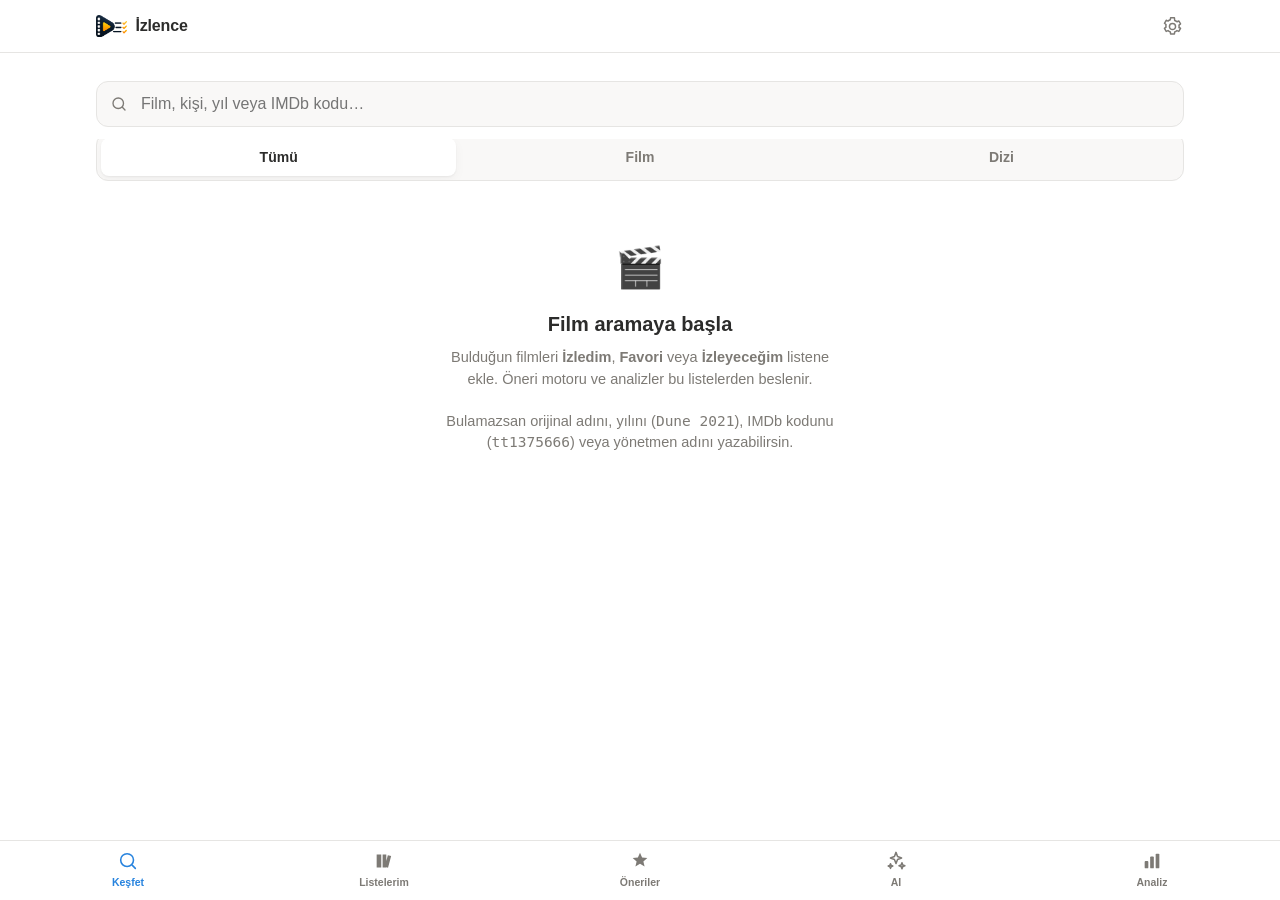
==== commit 1b63e2a7: "v1.8.2: anahtarsız kullanım (TMDB ara sunucusu), yeni bölüm takibi, izleme tarihi - worker/: Cloudfl" ====
--- a/index.html
+++ b/index.html
@@ -172,8 +172,8 @@
     <div class="section-head"><div><h1>Ayarlar</h1><p class="sub">Anahtar ve veri yönetimi.</p></div></div>
 
     <div class="card">
-      <h3>TMDB API anahtarı</h3>
-      <p class="muted">themoviedb.org &rarr; Settings &rarr; API bölümünden ücretsiz alınır. Anahtar yalnızca bu cihazda (localStorage) saklanır, hiçbir sunucuya gönderilmez.</p>
+      <h3>TMDB API anahtarı — isteğe bağlı</h3>
+      <p class="muted">Anahtar girmeden de arama yapabilirsin: istekler İzlence’nin ortak bağlantısı üzerinden TMDB’ye gider. İstersen themoviedb.org &rarr; Settings &rarr; API bölümünden ücretsiz kendi anahtarını alıp buraya girebilirsin; o zaman istekler doğrudan TMDB’ye gider. Anahtar yalnızca bu cihazda saklanır. Boş bırakıp kaydedersen ortak bağlantıya dönülür.</p>
       <div class="row">
         <input id="apikey" class="input" type="password" placeholder="v3 API Key veya v4 Read Access Token" autocomplete="off" />
         <button id="apikey-save" class="btn btn-primary">Kaydet</button>
@@ -283,6 +283,7 @@
       </div>
       <div id="data-status" class="status"></div>
       <div id="backup-status" class="status"></div>
+      <div id="persist-status" class="status"></div>
     </div>
 
     <div class="card">
--- a/styles.css
+++ b/styles.css
@@ -273,6 +273,7 @@
 
 /* dizi ilerlemesi */
 .badge.prog{background:rgba(70,161,113,.92)}
+.badge.new{background:rgba(217,115,13,.94)}
 .prog-row{display:flex;align-items:center;flex-wrap:wrap;gap:8px;margin-bottom:6px}
 .prog-lab{font-size:13px;color:var(--text2)}
 .prog-in{width:76px;text-align:center}
